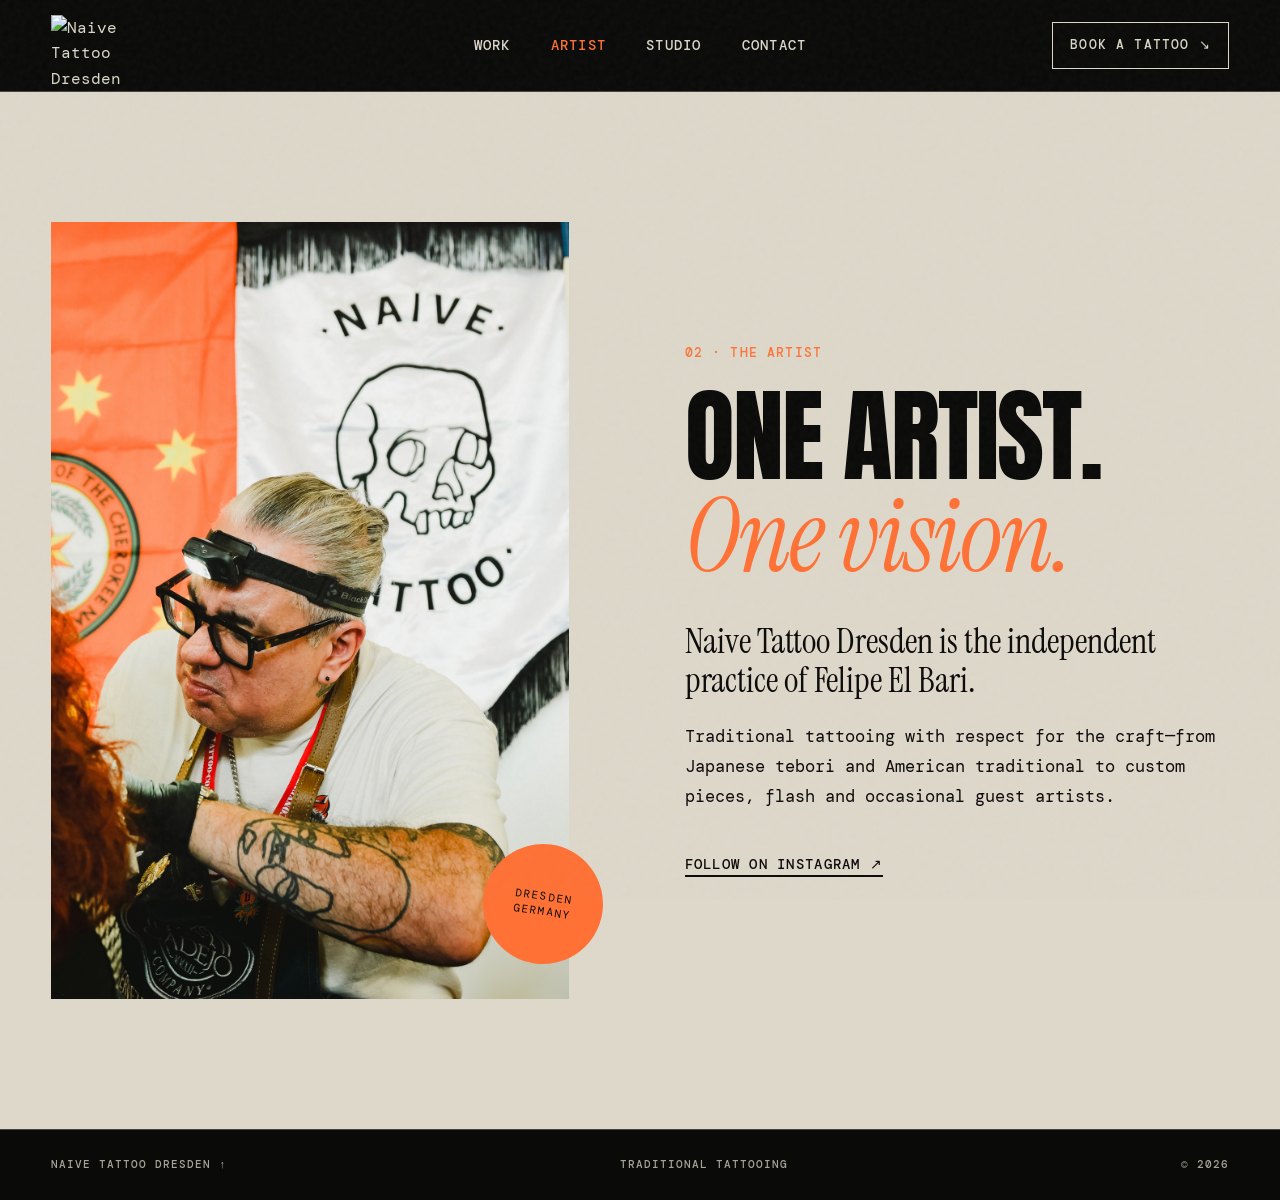
==== artist.html @ c1561b8b "Split site into pages and redesign landing reel" ====
<!DOCTYPE html><html lang="en"><head><meta charset="UTF-8"><meta name="viewport" content="width=device-width, initial-scale=1"><title>Artist — Naive Tattoo Dresden</title><link rel="icon" type="image/png" href="Assets/Favicon/favicon-32x32.png"><link rel="stylesheet" href="styles.css"></head><body><div class="grain"></div><header class="site-header"><a class="brand" href="index.html"><img src="Assets/Logo/Orange logo.png" alt="Naive Tattoo Dresden"></a><nav><a href="work.html">Work</a><a href="artist.html" aria-current="page">Artist</a><a href="studio.html">Studio</a><a href="booking.html">Contact</a></nav><a class="header-book" href="booking.html">Book a tattoo ↘</a></header><main class="page-main"><section class="artist section"><div class="portrait-wrap"><img src="Assets/Profile picture/134303.jpg" alt="Felipe El Bari tattooing in his Dresden studio"><span class="portrait-stamp">Dresden<br>Germany</span></div><div class="artist-copy"><p class="eyebrow orange">02 · The artist</p><h1>One artist.<br><em>One vision.</em></h1><p class="lead">Naive Tattoo Dresden is the independent practice of Felipe El Bari.</p><p>Traditional tattooing with respect for the craft—from Japanese tebori and American traditional to custom pieces, flash and occasional guest artists.</p><a class="text-link" href="https://www.instagram.com/naivetattoodresden/" target="_blank" rel="noreferrer">Follow on Instagram ↗</a></div></section></main><footer><a href="index.html">Naive Tattoo Dresden ↑</a><span>Traditional tattooing</span><span>© 2026</span></footer></body></html>
---- styles.css ----
@import url('https://fonts.googleapis.com/css2?family=Anton&family=DM+Mono:wght@400;500&family=Instrument+Serif:ital@0;1&display=swap');
:root{--ink:#0a0a09;--paper:#ded8ca;--orange:#ff7135;--line:rgba(222,216,202,.28);--mono:"DM Mono",monospace;--display:"Anton",Impact,sans-serif;--serif:"Instrument Serif",Georgia,serif}
*{box-sizing:border-box}
html{scroll-behavior:smooth;scroll-padding-top:92px}
body{margin:0;background:var(--ink);color:var(--paper);font:400 16px/1.6 var(--mono);overflow-x:hidden}
button,a{color:inherit;font:inherit}a{text-decoration:none}button{cursor:pointer}
.grain{position:fixed;inset:0;pointer-events:none;z-index:99;opacity:.05;background-image:url("data:image/svg+xml,%3Csvg viewBox='0 0 180 180' xmlns='http://www.w3.org/2000/svg'%3E%3Cfilter id='n'%3E%3CfeTurbulence type='fractalNoise' baseFrequency='.9' numOctaves='4' stitchTiles='stitch'/%3E%3C/filter%3E%3Crect width='100%25' height='100%25' filter='url(%23n)' opacity='.8'/%3E%3C/svg%3E")}
.site-header{position:absolute;inset:0 0 auto;z-index:10;height:92px;padding:14px 4vw;display:grid;grid-template-columns:1fr auto 1fr;align-items:center;border-bottom:1px solid var(--line)}
.brand{width:62px;height:62px}.brand img{width:100%;height:100%;object-fit:contain}
.site-header nav{display:flex;gap:40px}.site-header nav a,.header-book,.eyebrow,.primary-link,.booking-button,.text-link,footer,.hero-meta,.piece span{text-transform:uppercase;letter-spacing:.09em;font-weight:500}
.site-header nav a{font-size:14px}.site-header nav a:hover,.site-header nav a:focus-visible,.text-link:hover{color:var(--orange)}
.header-book{justify-self:end;border:1px solid var(--paper);padding:12px 17px;font-size:13px;transition:.2s}.header-book:hover{background:var(--orange);border-color:var(--orange);color:var(--ink)}
.hero{min-height:100svh;position:relative;display:grid;grid-template-columns:minmax(0,.95fr) minmax(440px,1.05fr);align-items:center;gap:4vw;padding:135px 4vw 90px;overflow:hidden}
.hero:before{content:"";position:absolute;inset:0;z-index:-1;background:radial-gradient(circle at 75% 48%,#38251b 0,transparent 38%),linear-gradient(120deg,#161511,transparent 62%)}
.hero-copy{position:relative;z-index:2}.eyebrow{font-size:13px;line-height:1.4;margin:0 0 27px}.orange{color:var(--orange)}
h1,h2{margin:0;font-family:var(--display);font-weight:400;text-transform:uppercase;line-height:.9;letter-spacing:-.02em}h1{font-size:clamp(76px,8vw,145px)}h2{font-size:clamp(66px,7.5vw,126px)}h1 em,h2 em{font-family:var(--serif);font-weight:400;text-transform:none;color:var(--orange)}
.hero-intro{max-width:580px;margin:34px 0;font-family:var(--serif);font-size:clamp(27px,2.1vw,38px);line-height:1.15}
.primary-link{display:inline-flex;gap:28px;align-items:center;padding:17px 20px;background:var(--orange);color:var(--ink);font-size:14px}.primary-link:hover span{transform:translateY(3px)}.primary-link span{transition:.2s}
.hero-art{position:relative;justify-self:end;width:min(48vw,680px);aspect-ratio:1}.hero-art img{width:100%;height:100%;object-fit:contain;filter:drop-shadow(0 20px 55px rgba(255,113,53,.16))}
.hero-meta{position:absolute;bottom:23px;left:4vw;right:4vw;display:flex;justify-content:space-between;font-size:12px}
.page-main{padding-top:92px}.site-header nav a[aria-current="page"]{color:var(--orange)}.landing-reel{display:grid;grid-template-columns:minmax(0,1fr) minmax(260px,29vw);height:100svh;min-height:720px;overflow:hidden}.landing-video{min-height:0;position:relative;display:grid;grid-template-columns:minmax(300px,.86fr) minmax(280px,1.14fr);align-items:center;gap:4vw;padding:120px 5vw 50px;background:radial-gradient(circle at 75% 48%,#38251b 0,transparent 42%),linear-gradient(120deg,#161511,transparent 62%)}.landing-copy{position:relative;z-index:1}.landing-copy h1{font-size:clamp(65px,7.2vw,130px)}.landing-links{display:flex;flex-wrap:wrap;align-items:center;gap:28px}.text-link.light{border-color:var(--paper)}.landing-video-player{display:block;width:100%;height:min(72svh,730px);object-fit:cover;background:#000}.tattoo-conveyor{position:relative;border-left:1px solid var(--line);overflow:hidden;background:#111}.tattoo-conveyor:before,.tattoo-conveyor:after{content:"";position:absolute;z-index:2;left:0;right:0;height:12%;pointer-events:none}.tattoo-conveyor:before{top:0;background:linear-gradient(var(--ink),transparent)}.tattoo-conveyor:after{bottom:0;background:linear-gradient(transparent,var(--ink))}.tattoo-track{display:grid;gap:12px;padding:12px;animation:conveyor 70s linear infinite}.tattoo-track img{width:100%;height:31vh;object-fit:cover;filter:saturate(.8)}
.marquee{overflow:hidden;background:var(--orange);color:var(--ink);border-block:1px solid var(--ink);padding:13px 0}.marquee-track{display:flex;width:max-content;animation:marquee 28s linear infinite}.marquee-set{display:flex;gap:28px;padding-right:28px;white-space:nowrap}.marquee span{font-family:var(--display);font-size:32px;line-height:1;text-transform:uppercase}.marquee i{font-style:normal;align-self:center}
.reel{display:grid;grid-template-columns:minmax(280px,.8fr) minmax(0,1.2fr);gap:6vw;align-items:center;padding:80px 12vw;background:#151410}.reel-copy h2{font-size:clamp(58px,6vw,100px)}.reel-copy>p:last-child{font-family:var(--serif);font-size:25px;line-height:1.2}.reel-video{width:100%;display:block;aspect-ratio:9/16;max-height:650px;object-fit:cover;background:#000}
.section{padding:130px 4vw}.section-heading{display:grid;grid-template-columns:.7fr 1.5fr .7fr;gap:4vw;align-items:end;margin-bottom:85px}.section-heading>p:last-child{margin:0;font-family:var(--serif);font-size:25px;line-height:1.25}
.gallery{display:grid;grid-template-columns:repeat(12,1fr);gap:80px 2vw;align-items:start}.piece{padding:0;border:0;background:transparent;text-align:left}.piece:nth-child(1){grid-column:1/span 5}.piece:nth-child(2){grid-column:7/span 3;margin-top:130px}.piece:nth-child(3){grid-column:10/span 3;margin-top:45px}.piece:nth-child(4){grid-column:2/span 3}.piece:nth-child(5){grid-column:6/span 4;margin-top:-40px}.piece:nth-child(6){grid-column:10/span 3;margin-top:90px}.piece img{display:block;width:100%;aspect-ratio:4/5;object-fit:cover;filter:saturate(.8);transition:.35s}.piece:hover img{filter:saturate(1);transform:scale(.985)}.piece span{display:flex;justify-content:space-between;margin-top:14px;font-size:12px}.piece span:after{content:"↗";color:var(--orange)}
.piece:nth-child(n+7){grid-column:span 3;margin-top:0}.piece:nth-child(4n+7){grid-column:2/span 4;margin-top:45px}.piece:nth-child(4n+8){grid-column:7/span 3;margin-top:-35px}.piece:nth-child(4n+9){grid-column:10/span 3;margin-top:70px}.piece:nth-child(4n+10){grid-column:1/span 3;margin-top:25px}
.artist{display:grid;grid-template-columns:1fr 1.05fr;gap:9vw;align-items:center;background:var(--paper);color:var(--ink)}.portrait-wrap{position:relative;max-width:650px}.portrait-wrap img{display:block;width:100%}.portrait-stamp{position:absolute;right:-34px;bottom:35px;width:120px;height:120px;border-radius:50%;display:grid;place-items:center;background:var(--orange);text-align:center;text-transform:uppercase;font-size:11px;line-height:1.4;letter-spacing:.12em;transform:rotate(8deg)}
.artist-copy .lead{max-width:720px;margin:40px 0 22px;font-family:var(--serif);font-size:clamp(29px,2.7vw,43px);line-height:1.12}.artist-copy>p:not(.eyebrow,.lead){max-width:680px;font-size:17px;line-height:1.75}.text-link{display:inline-block;margin-top:24px;border-bottom:2px solid var(--ink);font-size:14px}.text-link span{color:var(--orange)}
.studio{display:grid;grid-template-columns:1.1fr .9fr;gap:9vw;align-items:center}.studio-images{display:grid;grid-template-columns:1fr 1fr;gap:12px}.studio-images img{width:100%;aspect-ratio:4/5;object-fit:cover;filter:saturate(.8)}.studio-images img:nth-child(2),.studio-images img:nth-child(3){transform:translateY(45px)}.studio-copy>p:not(.eyebrow){max-width:530px;font-family:var(--serif);font-size:27px;line-height:1.25}.studio-copy address{margin-top:36px;font-style:normal;font-size:20px;line-height:1.5}.studio-copy .text-link{border-color:var(--paper)}
.booking{min-height:90svh;display:flex;flex-direction:column;align-items:center;justify-content:center;text-align:center}.booking h2{font-size:clamp(75px,10vw,165px)}.booking>p:not(.eyebrow){max-width:740px;margin:38px auto 30px;font-family:var(--serif);font-size:29px;line-height:1.25}.booking-actions{display:flex;gap:12px}.booking-button{padding:18px 25px;background:var(--orange);color:var(--ink);border:1px solid var(--orange);font-size:14px}.booking-button.secondary{background:transparent;color:var(--paper);border-color:var(--paper)}.booking-button:hover{transform:translateY(-3px)}.booking-meta{width:100%;margin-top:90px;padding-top:24px;border-top:1px solid var(--line);display:flex;justify-content:space-between;font-size:12px}
footer{padding:26px 4vw;border-top:1px solid var(--line);display:flex;justify-content:space-between;color:#a9a397;font-size:11px}
#lightbox{width:100vw;height:100vh;max-width:none;max-height:none;margin:0;padding:4vh;border:0;background:#080808f5;color:white}#lightbox::backdrop{background:#000d}#lightbox img{display:block;width:100%;height:86vh;object-fit:contain}#lightbox p{text-align:center;text-transform:uppercase;letter-spacing:.12em;font-size:12px}.lightbox-close{position:fixed;right:22px;top:18px;z-index:2;width:48px;height:48px;border:0;border-radius:50%;background:var(--orange);color:#000;font-size:29px;line-height:1}
@media(max-width:900px){.reel{grid-template-columns:1fr;padding:80px 22px}.reel-video{max-width:480px}.studio{grid-template-columns:1fr;gap:70px}.studio-images{max-width:650px}}
@media(max-width:560px){.reel{padding:65px 18px}.reel-copy>p:last-child{font-size:22px}.studio{gap:55px}.studio-images{gap:8px}.studio-images img:nth-child(2),.studio-images img:nth-child(3){transform:translateY(22px)}.studio-copy>p:not(.eyebrow){font-size:23px}.studio-copy address{font-size:18px}.studio h2{font-size:clamp(57px,18vw,78px)}}
@keyframes marquee{to{transform:translateX(-50%)}}@keyframes conveyor{to{transform:translateY(-50%)}}
@media(max-width:900px){.landing-reel{height:auto;min-height:100svh;grid-template-columns:1fr}.landing-video{grid-template-columns:1fr;padding:110px 22px 50px}.landing-video-player{height:auto;max-height:70svh}.tattoo-conveyor{height:270px;border-left:0;border-top:1px solid var(--line)}.tattoo-track{grid-template-columns:repeat(32,150px);grid-template-rows:1fr;animation:marquee 70s linear infinite}.tattoo-track img{height:246px}.page-main{padding-top:78px}}
@media(max-width:900px){html{scroll-padding-top:78px}.site-header{height:78px;padding:10px 22px;grid-template-columns:1fr auto}.brand{width:54px;height:54px}.site-header nav{display:none}.header-book{font-size:12px}.hero{grid-template-columns:1fr;align-content:center;gap:15px;padding:115px 22px 80px}.hero-art{position:absolute;right:-13vw;bottom:10%;width:68vw;opacity:.45}.hero-copy{max-width:720px}.hero-meta{left:22px;right:22px}.section{padding:100px 22px}.section-heading{grid-template-columns:1fr;margin-bottom:60px}.section-heading>p:last-child{max-width:560px}.gallery{grid-template-columns:1fr 1fr;gap:45px 18px}.piece:nth-child(n){grid-column:auto;margin-top:0}.artist{grid-template-columns:1fr;gap:70px}.portrait-wrap{width:78%}.booking-meta{margin-top:70px}}
@media(max-width:560px){body{font-size:15px}.site-header{padding-inline:16px}.header-book{padding:10px 12px;font-size:10px}.hero{min-height:760px;padding:110px 18px 72px}.hero h1{font-size:clamp(62px,19vw,82px)}.hero-intro{font-size:25px;max-width:360px}.hero-art{width:95vw;right:-35vw;bottom:10%;opacity:.32}.hero-meta{left:18px;right:18px;font-size:9px}.hero-meta span:nth-child(2){display:none}.marquee span{font-size:26px}.section{padding:80px 18px}.section-heading{gap:24px;margin-bottom:45px}.section-heading h2,.artist h2{font-size:clamp(57px,18vw,78px)}.section-heading>p:last-child{font-size:22px}.gallery{grid-template-columns:1fr;gap:46px}.piece:nth-child(n){width:92%}.piece:nth-child(even){margin-left:auto}.portrait-wrap{width:92%}.portrait-stamp{right:-15px;width:94px;height:94px;font-size:9px}.artist{gap:55px}.artist-copy .lead{font-size:29px;margin-top:30px}.artist-copy>p:not(.eyebrow,.lead){font-size:16px}.booking{min-height:auto;padding-block:100px}.booking h2{font-size:clamp(67px,20vw,88px)}.booking>p:not(.eyebrow){font-size:24px}.booking-actions{width:100%;flex-direction:column}.booking-meta{align-items:center;gap:13px;flex-direction:column;margin-top:55px}footer{gap:12px;align-items:center;flex-direction:column;text-align:center}}
@media(prefers-reduced-motion:reduce){*{scroll-behavior:auto!important}.marquee-track{animation:none}}
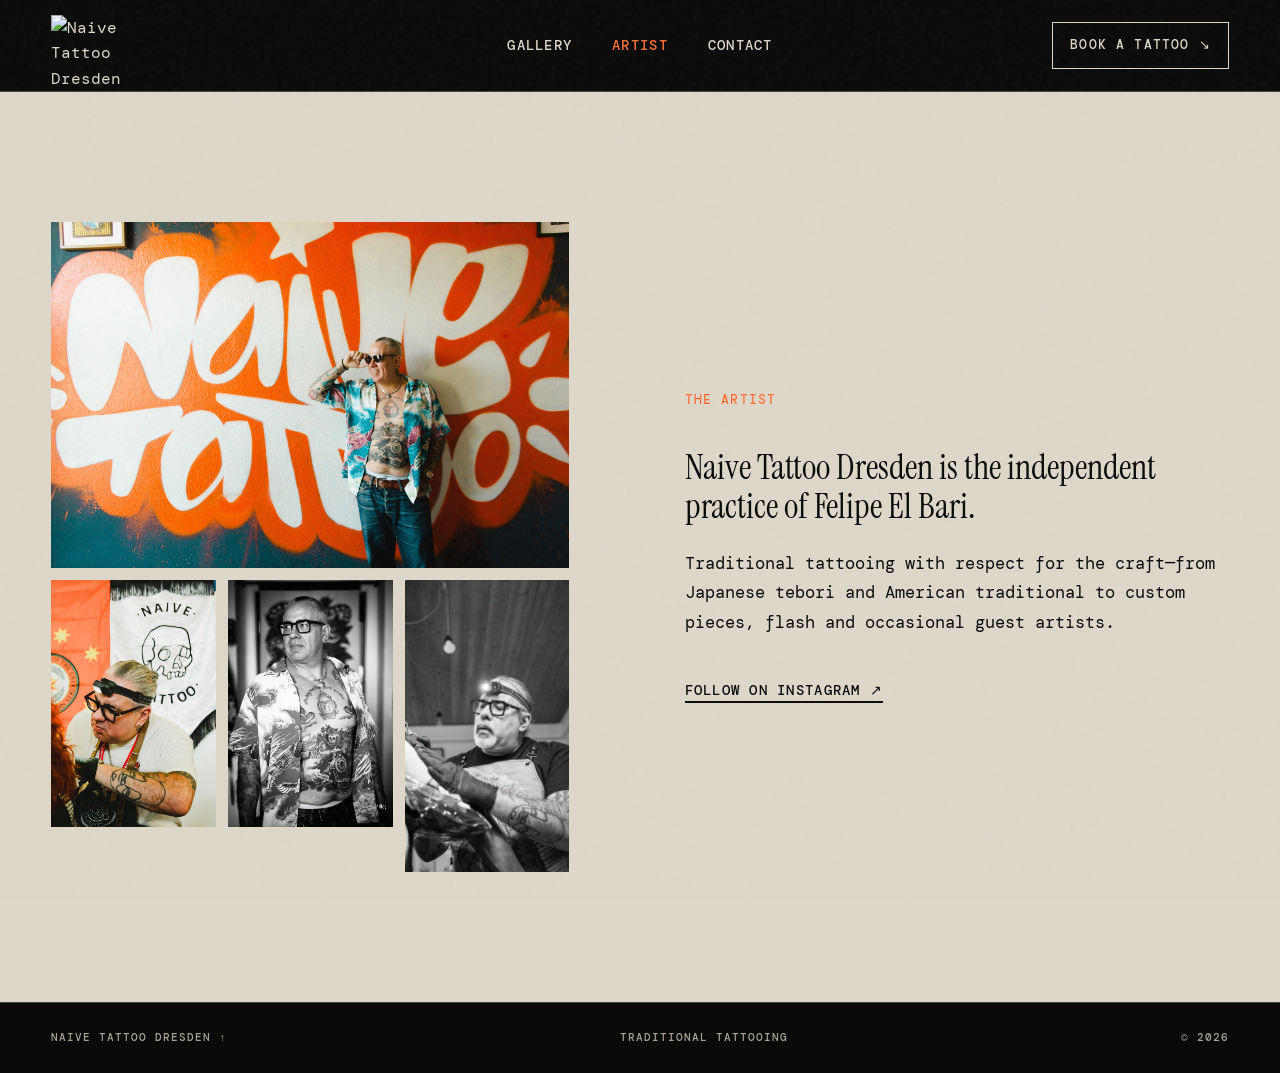
==== commit 65e7fdc2: "Refine mobile layout and update site content" ====
--- a/artist.html
+++ b/artist.html
@@ -1 +1 @@
-<!DOCTYPE html><html lang="en"><head><meta charset="UTF-8"><meta name="viewport" content="width=device-width, initial-scale=1"><title>Artist — Naive Tattoo Dresden</title><link rel="icon" type="image/png" href="Assets/Favicon/favicon-32x32.png"><link rel="stylesheet" href="styles.css"></head><body><div class="grain"></div><header class="site-header"><a class="brand" href="index.html"><img src="Assets/Logo/Orange logo.png" alt="Naive Tattoo Dresden"></a><nav><a href="work.html">Work</a><a href="artist.html" aria-current="page">Artist</a><a href="studio.html">Studio</a><a href="booking.html">Contact</a></nav><a class="header-book" href="booking.html">Book a tattoo ↘</a></header><main class="page-main"><section class="artist section"><div class="portrait-wrap"><img src="Assets/Profile picture/134303.jpg" alt="Felipe El Bari tattooing in his Dresden studio"><span class="portrait-stamp">Dresden<br>Germany</span></div><div class="artist-copy"><p class="eyebrow orange">02 · The artist</p><h1>One artist.<br><em>One vision.</em></h1><p class="lead">Naive Tattoo Dresden is the independent practice of Felipe El Bari.</p><p>Traditional tattooing with respect for the craft—from Japanese tebori and American traditional to custom pieces, flash and occasional guest artists.</p><a class="text-link" href="https://www.instagram.com/naivetattoodresden/" target="_blank" rel="noreferrer">Follow on Instagram ↗</a></div></section></main><footer><a href="index.html">Naive Tattoo Dresden ↑</a><span>Traditional tattooing</span><span>© 2026</span></footer></body></html>
+<!DOCTYPE html><html lang="en"><head><meta charset="UTF-8"><meta name="viewport" content="width=device-width, initial-scale=1"><title>Artist — Naive Tattoo Dresden</title><link rel="icon" type="image/png" href="Assets/Favicon/favicon-32x32.png"><link rel="stylesheet" href="styles.css"></head><body><div class="grain"></div><header class="site-header"><a class="brand" href="index.html"><img src="Assets/Logo/Orange logo.png" alt="Naive Tattoo Dresden"></a><nav><a href="work.html">Gallery</a><a href="artist.html" aria-current="page">Artist</a><a href="booking.html">Contact</a></nav><a class="header-book" href="booking.html">Book a tattoo ↘</a></header><main class="page-main"><section class="artist section"><div class="artist-collage"><img src="Assets/Profile picture/161615.jpg" alt="Felipe El Bari at work"><img src="Assets/Profile picture/134303.jpg" alt="Felipe El Bari at work"><img src="Assets/Profile picture/160911.jpg" alt="Felipe El Bari at work"><img src="Assets/Profile picture/ccdeb7bc-d987-401c-8cd9-6ec536626ed1.JPG" alt="Felipe El Bari at work"></div><div class="artist-copy"><p class="eyebrow orange">The artist</p><p class="lead">Naive Tattoo Dresden is the independent practice of Felipe El Bari.</p><p>Traditional tattooing with respect for the craft—from Japanese tebori and American traditional to custom pieces, flash and occasional guest artists.</p><a class="text-link" href="https://www.instagram.com/naivetattoodresden/" target="_blank" rel="noreferrer">Follow on Instagram ↗</a></div></section></main><footer><a href="index.html">Naive Tattoo Dresden ↑</a><span>Traditional tattooing</span><span>© 2026</span></footer></body></html>
--- a/styles.css
+++ b/styles.css
@@ -6,6 +6,7 @@
 button,a{color:inherit;font:inherit}a{text-decoration:none}button{cursor:pointer}
 .grain{position:fixed;inset:0;pointer-events:none;z-index:99;opacity:.05;background-image:url("data:image/svg+xml,%3Csvg viewBox='0 0 180 180' xmlns='http://www.w3.org/2000/svg'%3E%3Cfilter id='n'%3E%3CfeTurbulence type='fractalNoise' baseFrequency='.9' numOctaves='4' stitchTiles='stitch'/%3E%3C/filter%3E%3Crect width='100%25' height='100%25' filter='url(%23n)' opacity='.8'/%3E%3C/svg%3E")}
 .site-header{position:absolute;inset:0 0 auto;z-index:10;height:92px;padding:14px 4vw;display:grid;grid-template-columns:1fr auto 1fr;align-items:center;border-bottom:1px solid var(--line)}
+.site-header{background:var(--ink)}.piece span{display:none}.landing-reel{background-image:linear-gradient(#0a0a09e0,#0a0a09e0),url("Assets/Images of shop/background.png")}
 .brand{width:62px;height:62px}.brand img{width:100%;height:100%;object-fit:contain}
 .site-header nav{display:flex;gap:40px}.site-header nav a,.header-book,.eyebrow,.primary-link,.booking-button,.text-link,footer,.hero-meta,.piece span{text-transform:uppercase;letter-spacing:.09em;font-weight:500}
 .site-header nav a{font-size:14px}.site-header nav a:hover,.site-header nav a:focus-visible,.text-link:hover{color:var(--orange)}
@@ -18,7 +19,7 @@
 .primary-link{display:inline-flex;gap:28px;align-items:center;padding:17px 20px;background:var(--orange);color:var(--ink);font-size:14px}.primary-link:hover span{transform:translateY(3px)}.primary-link span{transition:.2s}
 .hero-art{position:relative;justify-self:end;width:min(48vw,680px);aspect-ratio:1}.hero-art img{width:100%;height:100%;object-fit:contain;filter:drop-shadow(0 20px 55px rgba(255,113,53,.16))}
 .hero-meta{position:absolute;bottom:23px;left:4vw;right:4vw;display:flex;justify-content:space-between;font-size:12px}
-.page-main{padding-top:92px}.site-header nav a[aria-current="page"]{color:var(--orange)}.landing-reel{display:grid;grid-template-columns:minmax(0,1fr) minmax(260px,29vw);height:100svh;min-height:720px;overflow:hidden}.landing-video{min-height:0;position:relative;display:grid;grid-template-columns:minmax(300px,.86fr) minmax(280px,1.14fr);align-items:center;gap:4vw;padding:120px 5vw 50px;background:radial-gradient(circle at 75% 48%,#38251b 0,transparent 42%),linear-gradient(120deg,#161511,transparent 62%)}.landing-copy{position:relative;z-index:1}.landing-copy h1{font-size:clamp(65px,7.2vw,130px)}.landing-links{display:flex;flex-wrap:wrap;align-items:center;gap:28px}.text-link.light{border-color:var(--paper)}.landing-video-player{display:block;width:100%;height:min(72svh,730px);object-fit:cover;background:#000}.tattoo-conveyor{position:relative;border-left:1px solid var(--line);overflow:hidden;background:#111}.tattoo-conveyor:before,.tattoo-conveyor:after{content:"";position:absolute;z-index:2;left:0;right:0;height:12%;pointer-events:none}.tattoo-conveyor:before{top:0;background:linear-gradient(var(--ink),transparent)}.tattoo-conveyor:after{bottom:0;background:linear-gradient(transparent,var(--ink))}.tattoo-track{display:grid;gap:12px;padding:12px;animation:conveyor 70s linear infinite}.tattoo-track img{width:100%;height:31vh;object-fit:cover;filter:saturate(.8)}
+.page-main{padding-top:92px}.site-header nav a[aria-current="page"]{color:var(--orange)}.landing-reel{position:relative;z-index:0;display:grid;grid-template-columns:minmax(0,1fr) minmax(190px,22vw);height:100svh;min-height:720px;overflow:hidden;background:linear-gradient(#0a0a09e0,#0a0a09e0),url("Assets/Images of shop/back drop of shop.HEIC") center/cover}.landing-video{min-height:0;position:relative;display:grid;align-items:center;padding:120px 5vw 50px;background:linear-gradient(90deg,#0a0a09c9,#0a0a0970)}.landing-copy{position:relative;z-index:1;max-width:760px}.landing-copy h1{font-size:clamp(65px,7.2vw,130px)}.landing-links{display:flex;flex-wrap:wrap;align-items:center;gap:28px}.text-link.light{border-color:var(--paper)}.gallery-intro{display:grid;grid-template-columns:1fr minmax(260px,430px);gap:8vw;align-items:center;background:linear-gradient(120deg,#161511,transparent)}.gallery-video{width:100%;max-height:70svh;display:block;object-fit:cover;background:#000}.tattoo-conveyor{position:relative;z-index:0;border-left:1px solid var(--line);overflow:hidden;background:#0a0a0955}.tattoo-conveyor:before,.tattoo-conveyor:after{content:"";position:absolute;z-index:2;left:0;right:0;height:12%;pointer-events:none}.tattoo-conveyor:before{top:0;background:linear-gradient(var(--ink),transparent)}.tattoo-conveyor:after{bottom:0;background:linear-gradient(transparent,var(--ink))}.tattoo-track{display:grid;gap:9px;padding:9px;animation:conveyor 70s linear infinite}.tattoo-track img{width:100%;height:27vh;object-fit:cover;filter:saturate(.8)}
 .marquee{overflow:hidden;background:var(--orange);color:var(--ink);border-block:1px solid var(--ink);padding:13px 0}.marquee-track{display:flex;width:max-content;animation:marquee 28s linear infinite}.marquee-set{display:flex;gap:28px;padding-right:28px;white-space:nowrap}.marquee span{font-family:var(--display);font-size:32px;line-height:1;text-transform:uppercase}.marquee i{font-style:normal;align-self:center}
 .reel{display:grid;grid-template-columns:minmax(280px,.8fr) minmax(0,1.2fr);gap:6vw;align-items:center;padding:80px 12vw;background:#151410}.reel-copy h2{font-size:clamp(58px,6vw,100px)}.reel-copy>p:last-child{font-family:var(--serif);font-size:25px;line-height:1.2}.reel-video{width:100%;display:block;aspect-ratio:9/16;max-height:650px;object-fit:cover;background:#000}
 .section{padding:130px 4vw}.section-heading{display:grid;grid-template-columns:.7fr 1.5fr .7fr;gap:4vw;align-items:end;margin-bottom:85px}.section-heading>p:last-child{margin:0;font-family:var(--serif);font-size:25px;line-height:1.25}
@@ -31,9 +32,37 @@
 footer{padding:26px 4vw;border-top:1px solid var(--line);display:flex;justify-content:space-between;color:#a9a397;font-size:11px}
 #lightbox{width:100vw;height:100vh;max-width:none;max-height:none;margin:0;padding:4vh;border:0;background:#080808f5;color:white}#lightbox::backdrop{background:#000d}#lightbox img{display:block;width:100%;height:86vh;object-fit:contain}#lightbox p{text-align:center;text-transform:uppercase;letter-spacing:.12em;font-size:12px}.lightbox-close{position:fixed;right:22px;top:18px;z-index:2;width:48px;height:48px;border:0;border-radius:50%;background:var(--orange);color:#000;font-size:29px;line-height:1}
 @media(max-width:900px){.reel{grid-template-columns:1fr;padding:80px 22px}.reel-video{max-width:480px}.studio{grid-template-columns:1fr;gap:70px}.studio-images{max-width:650px}}
+@media(max-width:900px){.gallery-intro{grid-template-columns:1fr;gap:45px}.gallery-video{max-width:480px}}
 @media(max-width:560px){.reel{padding:65px 18px}.reel-copy>p:last-child{font-size:22px}.studio{gap:55px}.studio-images{gap:8px}.studio-images img:nth-child(2),.studio-images img:nth-child(3){transform:translateY(22px)}.studio-copy>p:not(.eyebrow){font-size:23px}.studio-copy address{font-size:18px}.studio h2{font-size:clamp(57px,18vw,78px)}}
 @keyframes marquee{to{transform:translateX(-50%)}}@keyframes conveyor{to{transform:translateY(-50%)}}
 @media(max-width:900px){.landing-reel{height:auto;min-height:100svh;grid-template-columns:1fr}.landing-video{grid-template-columns:1fr;padding:110px 22px 50px}.landing-video-player{height:auto;max-height:70svh}.tattoo-conveyor{height:270px;border-left:0;border-top:1px solid var(--line)}.tattoo-track{grid-template-columns:repeat(32,150px);grid-template-rows:1fr;animation:marquee 70s linear infinite}.tattoo-track img{height:246px}.page-main{padding-top:78px}}
 @media(max-width:900px){html{scroll-padding-top:78px}.site-header{height:78px;padding:10px 22px;grid-template-columns:1fr auto}.brand{width:54px;height:54px}.site-header nav{display:none}.header-book{font-size:12px}.hero{grid-template-columns:1fr;align-content:center;gap:15px;padding:115px 22px 80px}.hero-art{position:absolute;right:-13vw;bottom:10%;width:68vw;opacity:.45}.hero-copy{max-width:720px}.hero-meta{left:22px;right:22px}.section{padding:100px 22px}.section-heading{grid-template-columns:1fr;margin-bottom:60px}.section-heading>p:last-child{max-width:560px}.gallery{grid-template-columns:1fr 1fr;gap:45px 18px}.piece:nth-child(n){grid-column:auto;margin-top:0}.artist{grid-template-columns:1fr;gap:70px}.portrait-wrap{width:78%}.booking-meta{margin-top:70px}}
 @media(max-width:560px){body{font-size:15px}.site-header{padding-inline:16px}.header-book{padding:10px 12px;font-size:10px}.hero{min-height:760px;padding:110px 18px 72px}.hero h1{font-size:clamp(62px,19vw,82px)}.hero-intro{font-size:25px;max-width:360px}.hero-art{width:95vw;right:-35vw;bottom:10%;opacity:.32}.hero-meta{left:18px;right:18px;font-size:9px}.hero-meta span:nth-child(2){display:none}.marquee span{font-size:26px}.section{padding:80px 18px}.section-heading{gap:24px;margin-bottom:45px}.section-heading h2,.artist h2{font-size:clamp(57px,18vw,78px)}.section-heading>p:last-child{font-size:22px}.gallery{grid-template-columns:1fr;gap:46px}.piece:nth-child(n){width:92%}.piece:nth-child(even){margin-left:auto}.portrait-wrap{width:92%}.portrait-stamp{right:-15px;width:94px;height:94px;font-size:9px}.artist{gap:55px}.artist-copy .lead{font-size:29px;margin-top:30px}.artist-copy>p:not(.eyebrow,.lead){font-size:16px}.booking{min-height:auto;padding-block:100px}.booking h2{font-size:clamp(67px,20vw,88px)}.booking>p:not(.eyebrow){font-size:24px}.booking-actions{width:100%;flex-direction:column}.booking-meta{align-items:center;gap:13px;flex-direction:column;margin-top:55px}footer{gap:12px;align-items:center;flex-direction:column;text-align:center}}
 @media(prefers-reduced-motion:reduce){*{scroll-behavior:auto!important}.marquee-track{animation:none}}
+
+/* Ordered gallery rows */
+.gallery{grid-template-columns:repeat(4,minmax(0,1fr));gap:24px}
+.gallery .piece:nth-child(n){grid-column:auto;margin-top:0}
+.gallery .piece img{aspect-ratio:1/1;object-fit:cover}
+.gallery-section{padding-top:0}
+.gallery-intro{padding-bottom:35px}
+.artist-collage,.shop-collage{display:grid;grid-template-columns:1fr 1fr;gap:12px}.artist-collage img,.shop-collage img{width:100%;height:100%;min-height:210px;display:block;object-fit:cover}.artist-collage img:nth-child(2),.artist-collage img:nth-child(3),.shop-collage img:nth-child(2),.shop-collage img:nth-child(3){transform:translateY(35px)}.contact-layout{min-height:calc(100svh - 92px);display:grid;grid-template-columns:1.05fr .95fr;gap:8vw;align-items:center;padding:80px 4vw}.contact-layout .booking{min-height:0;padding:0;align-items:flex-start;text-align:left}.contact-layout .booking>p:not(.eyebrow){margin-inline:0}.contact-layout .booking-meta{margin-top:55px}.shop-collage{max-width:680px}
+.artist-collage img,.shop-collage img{object-fit:contain;background:#0a0a09}
+.artist-collage{grid-template-columns:repeat(3,1fr);align-items:start}.artist-collage img{height:auto;min-height:0;object-fit:contain;background:transparent;transform:none!important}.artist-collage img:first-child{grid-column:1/-1;width:100%}
+@media(max-width:900px){.contact-layout{grid-template-columns:1fr;padding:80px 22px;gap:60px}.shop-collage{max-width:650px}.artist-collage{max-width:650px}}
+@media(max-width:560px){.artist-collage,.shop-collage{gap:8px}.artist-collage img,.shop-collage img{min-height:145px}.artist-collage img:nth-child(2),.artist-collage img:nth-child(3),.shop-collage img:nth-child(2),.shop-collage img:nth-child(3){transform:translateY(18px)}}
+@media(max-width:900px){.gallery{grid-template-columns:repeat(3,minmax(0,1fr))}}
+@media(max-width:560px){.gallery{grid-template-columns:repeat(2,minmax(0,1fr));gap:14px}.gallery .piece:nth-child(n){width:100%;margin-left:0}}
+
+/* Shared backdrop for the dark sections; the Artist page stays light. */
+body:not(:has(.artist)){background:url("Assets/Images of shop/background.png") center/cover fixed}
+body:not(:has(.artist)) .grain{display:none}
+.landing-reel,.landing-video{background:transparent}
+@media(max-width:560px){.artist-collage img{min-height:0;transform:none!important}}
+
+/* Mobile layout and a continuous horizontal tattoo conveyor. */
+.tattoo-track{will-change:transform}
+@keyframes tattoo-slide{to{transform:translateX(-50%)}}
+@media(max-width:900px){.landing-reel{display:block;height:auto;min-height:100svh}.landing-video{min-height:calc(100svh - 240px);padding:108px 22px 48px}.tattoo-conveyor{height:240px;width:100%;border-left:0;border-top:1px solid var(--line)}.tattoo-track{display:flex;width:max-content;gap:10px;padding:10px;animation:tattoo-slide 52s linear infinite}.tattoo-track img{width:138px;height:220px;flex:0 0 138px}.gallery-intro{padding-top:70px}.contact-layout .booking-actions{flex-wrap:wrap}}
+@media(max-width:560px){.landing-video{min-height:calc(100svh - 220px);padding:102px 18px 40px}.landing-copy h1{font-size:clamp(60px,20vw,82px)}.landing-links{gap:16px}.primary-link{padding:15px 16px}.tattoo-conveyor{height:220px}.tattoo-track img{width:126px;height:200px;flex-basis:126px}.gallery-intro{grid-template-columns:1fr;padding-top:58px;padding-bottom:25px}.gallery-video{max-height:60svh}.contact-layout{padding:60px 18px}.contact-layout .booking-actions{width:100%;flex-direction:column}.contact-layout .booking-button{text-align:center}.artist-collage{grid-template-columns:1fr 1fr}.artist-collage img:first-child{grid-column:1/-1}.booking-meta{font-size:10px}}
+@media(prefers-reduced-motion:reduce){.tattoo-track{animation:none}}
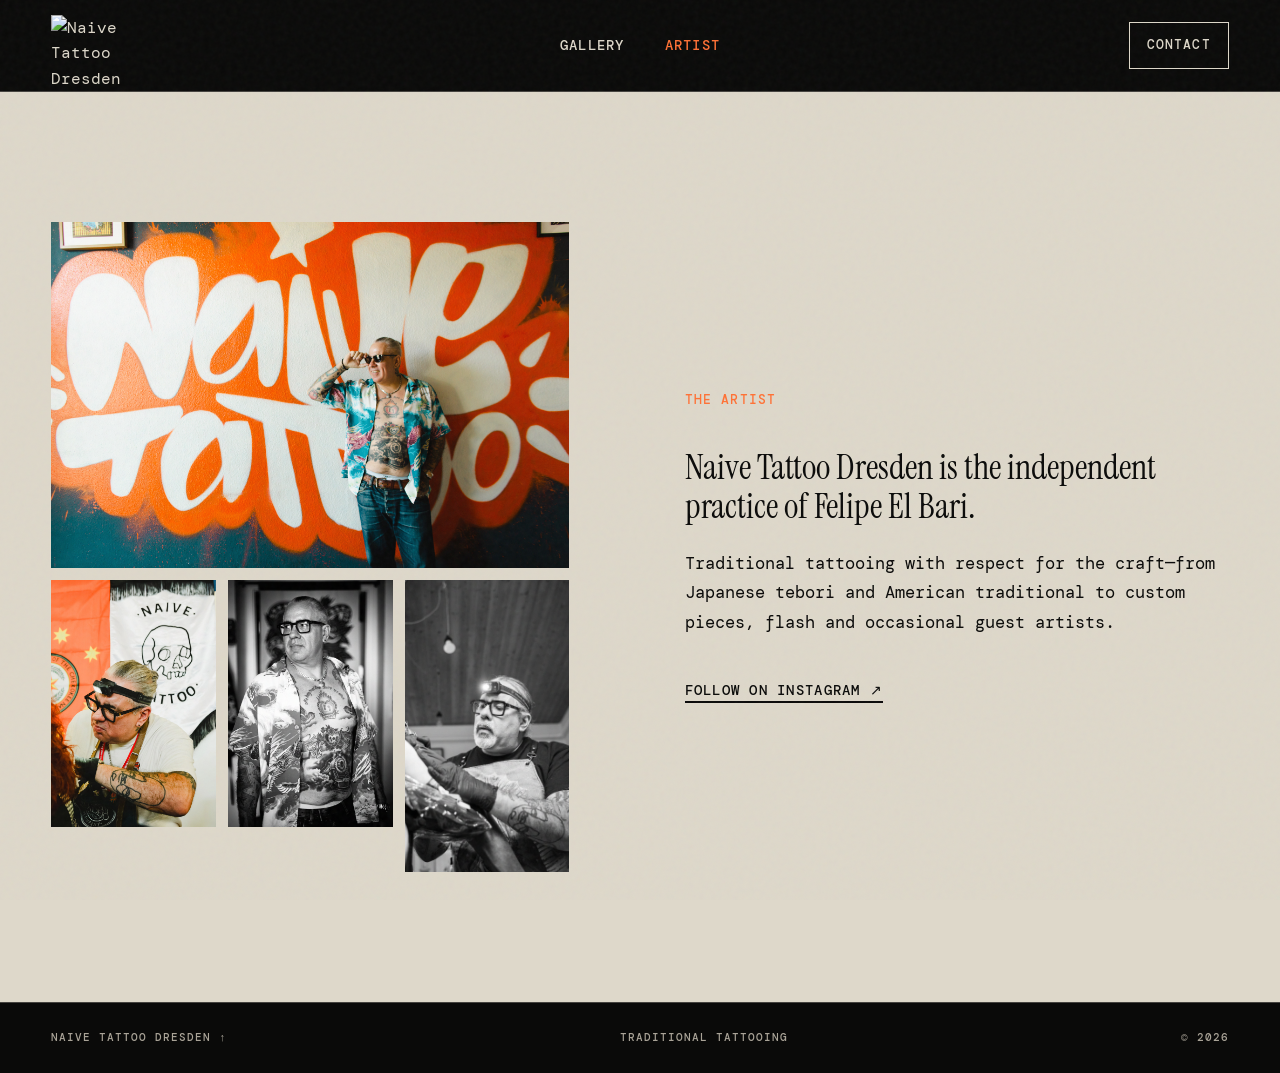
==== commit c74f2f67: "Add mobile navigation menu" ====
--- a/artist.html
+++ b/artist.html
@@ -1 +1 @@
-<!DOCTYPE html><html lang="en"><head><meta charset="UTF-8"><meta name="viewport" content="width=device-width, initial-scale=1"><title>Artist — Naive Tattoo Dresden</title><link rel="icon" type="image/png" href="Assets/Favicon/favicon-32x32.png"><link rel="stylesheet" href="styles.css"></head><body><div class="grain"></div><header class="site-header"><a class="brand" href="index.html"><img src="Assets/Logo/Orange logo.png" alt="Naive Tattoo Dresden"></a><nav><a href="work.html">Gallery</a><a href="artist.html" aria-current="page">Artist</a><a href="booking.html">Contact</a></nav><a class="header-book" href="booking.html">Book a tattoo ↘</a></header><main class="page-main"><section class="artist section"><div class="artist-collage"><img src="Assets/Profile picture/161615.jpg" alt="Felipe El Bari at work"><img src="Assets/Profile picture/134303.jpg" alt="Felipe El Bari at work"><img src="Assets/Profile picture/160911.jpg" alt="Felipe El Bari at work"><img src="Assets/Profile picture/ccdeb7bc-d987-401c-8cd9-6ec536626ed1.JPG" alt="Felipe El Bari at work"></div><div class="artist-copy"><p class="eyebrow orange">The artist</p><p class="lead">Naive Tattoo Dresden is the independent practice of Felipe El Bari.</p><p>Traditional tattooing with respect for the craft—from Japanese tebori and American traditional to custom pieces, flash and occasional guest artists.</p><a class="text-link" href="https://www.instagram.com/naivetattoodresden/" target="_blank" rel="noreferrer">Follow on Instagram ↗</a></div></section></main><footer><a href="index.html">Naive Tattoo Dresden ↑</a><span>Traditional tattooing</span><span>© 2026</span></footer></body></html>
+<!DOCTYPE html><html lang="en"><head><meta charset="UTF-8"><meta name="viewport" content="width=device-width, initial-scale=1"><title>Artist — Naive Tattoo Dresden</title><link rel="icon" type="image/png" href="Assets/Favicon/favicon-32x32.png"><link rel="stylesheet" href="styles.css?v=20260909-3"></head><body><div class="grain"></div><header class="site-header"><a class="brand" href="index.html"><img src="Assets/Logo/Orange logo.png" alt="Naive Tattoo Dresden"></a><nav><a href="work.html">Gallery</a><a href="artist.html" aria-current="page">Artist</a></nav><div class="header-actions"><details class="mobile-menu"><summary>Menu</summary><div class="mobile-menu-links"><a href="work.html">Gallery</a><a href="artist.html">Artist</a><a href="booking.html">Contact</a></div></details><a class="header-book" href="booking.html">Contact</a></div></header><main class="page-main"><section class="artist section"><div class="artist-collage"><img src="Assets/Profile picture/161615.jpg" alt="Felipe El Bari at work"><img src="Assets/Profile picture/134303.jpg" alt="Felipe El Bari at work"><img src="Assets/Profile picture/160911.jpg" alt="Felipe El Bari at work"><img src="Assets/Profile picture/ccdeb7bc-d987-401c-8cd9-6ec536626ed1.JPG" alt="Felipe El Bari at work"></div><div class="artist-copy"><p class="eyebrow orange">The artist</p><p class="lead">Naive Tattoo Dresden is the independent practice of Felipe El Bari.</p><p>Traditional tattooing with respect for the craft—from Japanese tebori and American traditional to custom pieces, flash and occasional guest artists.</p><a class="text-link" href="https://www.instagram.com/naivetattoodresden/" target="_blank" rel="noreferrer">Follow on Instagram ↗</a></div></section></main><footer><a href="index.html">Naive Tattoo Dresden ↑</a><span>Traditional tattooing</span><span>© 2026</span></footer></body></html>
--- a/styles.css
+++ b/styles.css
@@ -11,6 +11,7 @@
 .site-header nav{display:flex;gap:40px}.site-header nav a,.header-book,.eyebrow,.primary-link,.booking-button,.text-link,footer,.hero-meta,.piece span{text-transform:uppercase;letter-spacing:.09em;font-weight:500}
 .site-header nav a{font-size:14px}.site-header nav a:hover,.site-header nav a:focus-visible,.text-link:hover{color:var(--orange)}
 .header-book{justify-self:end;border:1px solid var(--paper);padding:12px 17px;font-size:13px;transition:.2s}.header-book:hover{background:var(--orange);border-color:var(--orange);color:var(--ink)}
+.header-actions{justify-self:end;display:flex;align-items:center;gap:10px}.header-actions .header-book{justify-self:auto}.mobile-menu{display:none}
 .hero{min-height:100svh;position:relative;display:grid;grid-template-columns:minmax(0,.95fr) minmax(440px,1.05fr);align-items:center;gap:4vw;padding:135px 4vw 90px;overflow:hidden}
 .hero:before{content:"";position:absolute;inset:0;z-index:-1;background:radial-gradient(circle at 75% 48%,#38251b 0,transparent 38%),linear-gradient(120deg,#161511,transparent 62%)}
 .hero-copy{position:relative;z-index:2}.eyebrow{font-size:13px;line-height:1.4;margin:0 0 27px}.orange{color:var(--orange)}
@@ -58,6 +59,8 @@
 body:not(:has(.artist)){background:url("Assets/Images of shop/background.png") center/cover fixed}
 body:not(:has(.artist)) .grain{display:none}
 .landing-reel,.landing-video{background:transparent}
+body.dark-page{background:url("Assets/Images of shop/background.png") center/cover fixed}
+body.dark-page .grain{display:none}
 @media(max-width:560px){.artist-collage img{min-height:0;transform:none!important}}
 
 /* Mobile layout and a continuous horizontal tattoo conveyor. */
@@ -66,3 +69,7 @@
 @media(max-width:900px){.landing-reel{display:block;height:auto;min-height:100svh}.landing-video{min-height:calc(100svh - 240px);padding:108px 22px 48px}.tattoo-conveyor{height:240px;width:100%;border-left:0;border-top:1px solid var(--line)}.tattoo-track{display:flex;width:max-content;gap:10px;padding:10px;animation:tattoo-slide 52s linear infinite}.tattoo-track img{width:138px;height:220px;flex:0 0 138px}.gallery-intro{padding-top:70px}.contact-layout .booking-actions{flex-wrap:wrap}}
 @media(max-width:560px){.landing-video{min-height:calc(100svh - 220px);padding:102px 18px 40px}.landing-copy h1{font-size:clamp(60px,20vw,82px)}.landing-links{gap:16px}.primary-link{padding:15px 16px}.tattoo-conveyor{height:220px}.tattoo-track img{width:126px;height:200px;flex-basis:126px}.gallery-intro{grid-template-columns:1fr;padding-top:58px;padding-bottom:25px}.gallery-video{max-height:60svh}.contact-layout{padding:60px 18px}.contact-layout .booking-actions{width:100%;flex-direction:column}.contact-layout .booking-button{text-align:center}.artist-collage{grid-template-columns:1fr 1fr}.artist-collage img:first-child{grid-column:1/-1}.booking-meta{font-size:10px}}
 @media(prefers-reduced-motion:reduce){.tattoo-track{animation:none}}
+
+/* Compact navigation for phones. */
+@media(max-width:900px){.header-actions{gap:8px}.mobile-menu{display:block;position:relative}.mobile-menu summary{display:block;list-style:none;border:1px solid var(--paper);padding:10px 12px;font-size:11px;text-transform:uppercase;letter-spacing:.09em;cursor:pointer}.mobile-menu summary::-webkit-details-marker{display:none}.mobile-menu[open] .mobile-menu-links{position:absolute;top:calc(100% + 8px);right:0;z-index:20;display:grid;min-width:170px;background:var(--ink);border:1px solid var(--paper)}.mobile-menu-links a{padding:14px 16px;border-bottom:1px solid var(--line);font-size:12px;text-transform:uppercase;letter-spacing:.08em}.mobile-menu-links a:last-child{border-bottom:0}.mobile-menu-links a:hover{background:var(--orange);color:var(--ink)}}
+@media(max-width:560px){.header-actions{gap:6px}.mobile-menu summary{padding:9px 10px;font-size:10px}.header-actions .header-book{padding:10px 11px;font-size:10px}}
